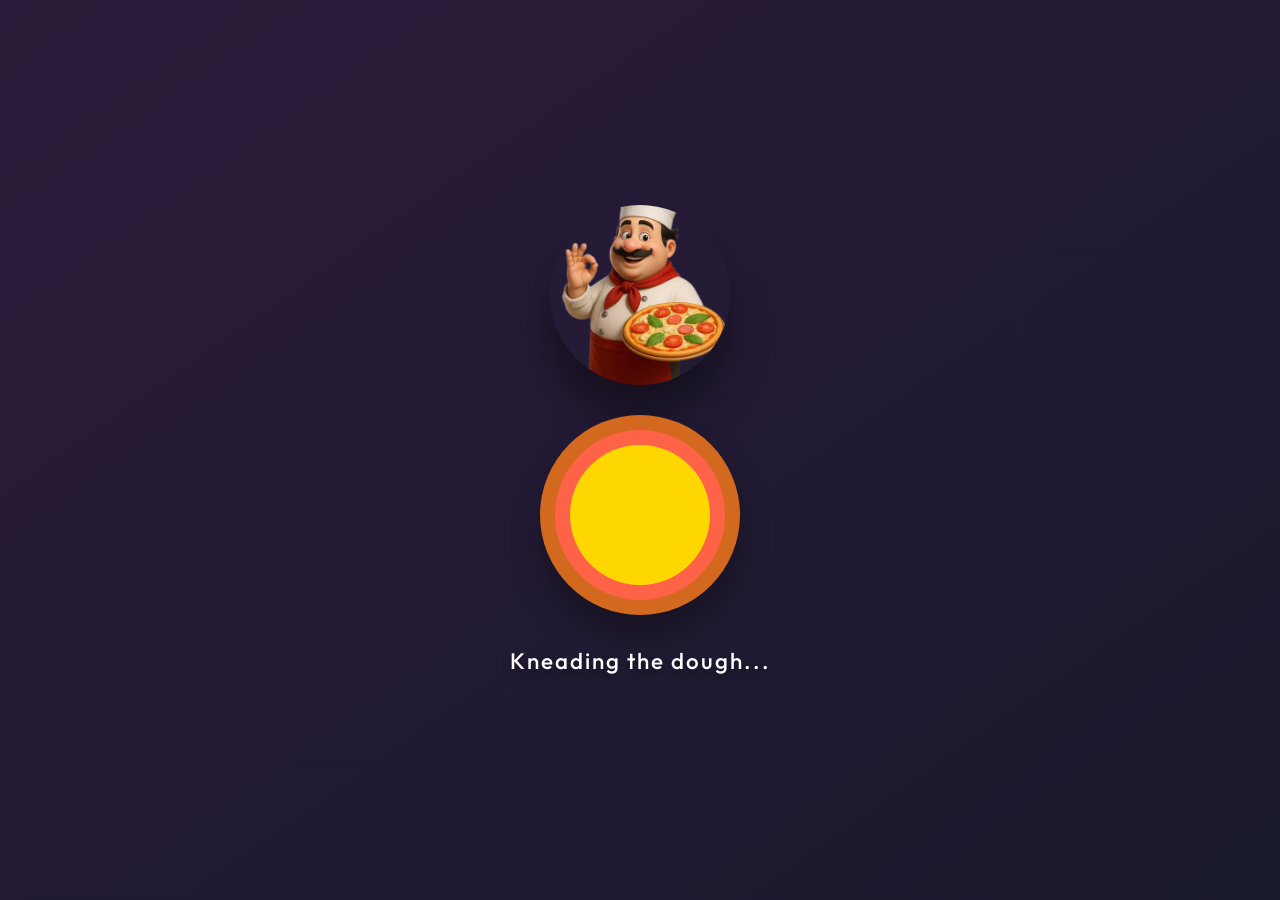
==== index.html @ 36dcf1c4 "first commit" ====
<!DOCTYPE html>
<html lang="en">
<head>
    <meta charset="UTF-8">
    <meta name="viewport" content="width=device-width, initial-scale=1.0">
    <title>Pizza Artisan · Build Your Masterpiece</title>
    
    <!-- Fonts & Icons -->
    <link href="https://fonts.googleapis.com/css2?family=Outfit:wght@300;400;600;700&display=swap" rel="stylesheet">
    <link rel="stylesheet" href="https://cdnjs.cloudflare.com/ajax/libs/font-awesome/6.0.0/css/all.min.css">
    
    <!-- Bootstrap -->
    <link href="https://cdn.jsdelivr.net/npm/bootstrap@5.3.0/dist/css/bootstrap.min.css" rel="stylesheet">
    
    <!-- Custom CSS -->
    <link rel="stylesheet" href="css/loader.css">
    <link rel="stylesheet" href="css/animations.css">
    <link rel="stylesheet" href="css/style.css">
</head>
<body onload="initLoader()">

    <!-- LOADER -->
    <div id="loader" class="loader-container">
        <img src="./img/chef.png" alt="Chef preparing..." class="chef-loader">
        <div class="pizza-loader">
            <div class="loader-dough"></div>
            <div class="loader-sauce"></div>
            <div class="loader-cheese"></div>
        </div>
        <p class="loader-text">Kneading the dough...</p>
    </div>

    <!-- MAIN GAME -->
    <div id="main" class="game-container">
        
        <!-- Header with score -->
        <div class="game-header">
            <div class="logo">
                <i class="fas fa-pizza-slice"></i> Pizza Artisan
            </div>
            <div class="score-badge">
                <i class="fas fa-star"></i>
                <span id="pizzaPoints">0</span> pts
            </div>
        </div>

        <!-- Pizza Canvas -->
        <div class="pizza-studio">
            <div class="pizza-canvas">
                <img id="base" src="./img/base.png" alt="Pizza Base" class="pizza-base">
                
                <!-- Sauce Layer -->
                <div id="sauce-layer" class="topping-layer sauce-layer">
                    <div class="sauce-splash"></div>
                </div>
                
                <!-- Cheese Layer -->
                <div id="cheese-layer" class="topping-layer cheese-layer">
                    <div class="cheese-melt"></div>
                </div>
                
                <!-- Pepperoni -->
                <div id="pepperoni-layer" class="topping-layer">
                    <img src="./img/pepperoni.png" class="pepperoni-1 topping-item" alt="">
                    <img src="./img/pepperoni.png" class="pepperoni-2 topping-item" alt="">
                    <img src="./img/pepperoni.png" class="pepperoni-3 topping-item" alt="">
                    <img src="./img/pepperoni.png" class="pepperoni-4 topping-item" alt="">
                    <img src="./img/pepperoni.png" class="pepperoni-5 topping-item" alt="">
                    <img src="./img/pepperoni.png" class="pepperoni-6 topping-item" alt="">
                    <img src="./img/pepperoni.png" class="pepperoni-7 topping-item" alt="">
                    <img src="./img/pepperoni.png" class="pepperoni-8 topping-item" alt="">
                </div>
                
                <!-- Olives -->
                <div id="olives-layer" class="topping-layer">
                    <img src="./img/olives.png" class="olive-1 topping-item" alt="">
                    <img src="./img/olives.png" class="olive-2 topping-item" alt="">
                    <img src="./img/olives.png" class="olive-3 topping-item" alt="">
                    <img src="./img/olives.png" class="olive-4 topping-item" alt="">
                    <img src="./img/olives.png" class="olive-5 topping-item" alt="">
                    <img src="./img/olives.png" class="olive-6 topping-item" alt="">
                    <img src="./img/olives.png" class="olive-7 topping-item" alt="">
                    <img src="./img/olives.png" class="olive-8 topping-item" alt="">
                </div>

                <!-- Bell Peppers -->
                <div id="pepper-layer" class="topping-layer">
                    <img src="./img/bell-pepper.png" class="pepper-1 topping-item" alt="">
                    <img src="./img/bell-pepper.png" class="pepper-2 topping-item" alt="">
                    <img src="./img/bell-pepper.png" class="pepper-3 topping-item" alt="">
                    <img src="./img/bell-pepper.png" class="pepper-4 topping-item" alt="">
                </div>
                
                <!-- Onions -->
                <div id="onion-layer" class="topping-layer">
                    <img src="./img/onion.png" class="onion-1 topping-item" alt="">
                    <img src="./img/onion.png" class="onion-2 topping-item" alt="">
                    <img src="./img/onion.png" class="onion-3 topping-item" alt="">
                    <img src="./img/onion.png" class="onion-4 topping-item" alt="">
                </div>
                
                <!-- Basil -->
                <div id="basil-layer" class="topping-layer">
                    <img src="./img/basil.png" class="basil-1 topping-item" alt="">
                    <img src="./img/basil.png" class="basil-2 topping-item" alt="">
                    <img src="./img/basil.png" class="basil-3 topping-item" alt="">
                    <img src="./img/basil.png" class="basil-4 topping-item" alt="">
                </div>
                
                <!-- Tomato -->
                <div id="tomato-layer" class="topping-layer">
                    <img src="./img/tomato.png" class="tomato-1 topping-item" alt="">
                    <img src="./img/tomato.png" class="tomato-2 topping-item" alt="">
                    <img src="./img/tomato.png" class="tomato-3 topping-item" alt="">
                    <img src="./img/tomato.png" class="tomato-4 topping-item" alt="">
                </div>
            </div>
        </div>

        <!-- Ingredients Panel -->
        <div class="ingredients-panel">
            <div class="panel-header">
                <h3><i class="fas fa-utensils"></i> Add Ingredients</h3>
                <p class="ingredients-hint">Click to add • Each adds +2 pts</p>
            </div>
            
            <div class="ingredients-grid">
                <!-- Base (always included) -->
                <div class="ingredient-item base-item disabled">
                    <div class="ingredient-icon"><i class="fas fa-circle"></i></div>
                    <span>Pizza Base</span>
                    <span class="ingredient-price">5 pts</span>
                </div>
                
                <!-- Sauce -->
                <div class="ingredient-item" onclick="toggleIngredient('sauce')" id="ing-sauce">
                    <div class="ingredient-icon sauce-icon"><i class="fas fa-tint"></i></div>
                    <span>Sauce</span>
                    <span class="ingredient-price">+2</span>
                </div>
                
                <!-- Cheese -->
                <div class="ingredient-item" onclick="toggleIngredient('cheese')" id="ing-cheese">
                    <div class="ingredient-icon cheese-icon"><i class="fas fa-cheese"></i></div>
                    <span>Cheese</span>
                    <span class="ingredient-price">+2</span>
                </div>
                
                <!-- Pepperoni -->
                <div class="ingredient-item" onclick="toggleIngredient('pepperoni')" id="ing-pepperoni">
                    <div class="ingredient-icon pepperoni-icon"><i class="fas fa-bacon"></i></div>
                    <span>Pepperoni</span>
                    <span class="ingredient-price">+2</span>
                </div>
                
                <!-- Olives -->
                <div class="ingredient-item" onclick="toggleIngredient('olives')" id="ing-olives">
                    <div class="ingredient-icon olives-icon"><i class="fas fa-circle"></i></div>
                    <span>Olives</span>
                    <span class="ingredient-price">+2</span>
                </div>
                
                <!-- Bell Pepper -->
                <div class="ingredient-item" onclick="toggleIngredient('pepper')" id="ing-pepper">
                    <div class="ingredient-icon pepper-icon"><i class="fas fa-pepper"></i></div>
                    <span>Bell Pepper</span>
                    <span class="ingredient-price">+2</span>
                </div>
                
                <!-- Onion -->
                <div class="ingredient-item" onclick="toggleIngredient('onion')" id="ing-onion">
                    <div class="ingredient-icon onion-icon"><i class="fas fa-onion"></i></div>
                    <span>Onion</span>
                    <span class="ingredient-price">+2</span>
                </div>
                
                <!-- Basil -->
                <div class="ingredient-item" onclick="toggleIngredient('basil')" id="ing-basil">
                    <div class="ingredient-icon basil-icon"><i class="fas fa-leaf"></i></div>
                    <span>Basil</span>
                    <span class="ingredient-price">+2</span>
                </div>
                
                <!-- Tomato -->
                <div class="ingredient-item" onclick="toggleIngredient('tomato')" id="ing-tomato">
                    <div class="ingredient-icon tomato-icon"><i class="fas fa-apple-alt"></i></div>
                    <span>Tomato</span>
                    <span class="ingredient-price">+2</span>
                </div>
            </div>
            
            <!-- Action Buttons -->
            <div class="action-buttons">
                <button class="btn-reset" onclick="resetPizza()">
                    <i class="fas fa-redo-alt"></i> Reset
                </button>
                <button class="btn-next" onclick="goToBilling()">
                    <span>Review Pizza</span>
                    <i class="fas fa-arrow-right"></i>
                </button>
            </div>
        </div>
    </div>

    <!-- Scripts -->
    <script src="https://code.jquery.com/jquery-3.6.0.min.js"></script>
    <script src="https://cdn.jsdelivr.net/npm/bootstrap@5.3.0/dist/js/bootstrap.bundle.min.js"></script>
    <script src="js/ingredients.js"></script>
    <script src="js/main.js"></script>
</body>
</html>
---- css/loader.css ----
/* Loader Styles */
.loader-container {
    position: fixed;
    top: 0;
    left: 0;
    width: 100%;
    height: 100%;
    background: linear-gradient(145deg, #2b1b3a 0%, #1a1a2e 100%);
    display: flex;
    flex-direction: column;
    align-items: center;
    justify-content: center;
    z-index: 9999;
    transition: opacity 0.5s ease, visibility 0.5s ease;
}

.chef-loader {
    width: 180px;
    height: 180px;
    border-radius: 50%;
    object-fit: cover;
    margin-bottom: 30px;
    box-shadow: 0 30px 40px rgba(0, 0, 0, 0.4);
    animation: chefBounce 2s ease infinite;
}

@keyframes chefBounce {
    0%, 100% { transform: translateY(0) rotate(0deg); }
    50% { transform: translateY(-20px) rotate(5deg); }
}

.pizza-loader {
    position: relative;
    width: 200px;
    height: 200px;
    margin-bottom: 30px;
}

.loader-dough {
    position: absolute;
    width: 100%;
    height: 100%;
    background: #d2691e;
    border-radius: 50%;
    animation: spin 4s linear infinite;
    box-shadow: 0 20px 30px rgba(0, 0, 0, 0.3);
}

.loader-sauce {
    position: absolute;
    width: 85%;
    height: 85%;
    background: #ff6347;
    border-radius: 50%;
    top: 7.5%;
    left: 7.5%;
    animation: spinReverse 3s linear infinite;
}

.loader-cheese {
    position: absolute;
    width: 70%;
    height: 70%;
    background: #ffd700;
    border-radius: 50%;
    top: 15%;
    left: 15%;
    animation: spin 2s linear infinite;
}

@keyframes spin {
    from { transform: rotate(0deg); }
    to { transform: rotate(360deg); }
}

@keyframes spinReverse {
    from { transform: rotate(360deg); }
    to { transform: rotate(0deg); }
}

.loader-text {
    color: white;
    font-size: 1.4rem;
    font-weight: 500;
    letter-spacing: 2px;
    text-shadow: 0 5px 10px rgba(0, 0, 0, 0.3);
    animation: pulse 1.5s ease infinite;
}

@keyframes pulse {
    0%, 100% { opacity: 0.8; }
    50% { opacity: 1; }
}

#main {
    display: none;
}

/* When loader hides */
.loader-container.hide {
    opacity: 0;
    visibility: hidden;
}
---- css/animations.css ----
/* Additional Animations */

/* Topping Add Animation */
@keyframes addIngredient {
    0% {
        transform: scale(0) rotate(-180deg);
        opacity: 0;
    }
    50% {
        transform: scale(1.2) rotate(10deg);
    }
    100% {
        transform: scale(1) rotate(0deg);
        opacity: 1;
    }
}

.ingredient-added {
    animation: addIngredient 0.5s cubic-bezier(0.175, 0.885, 0.32, 1.275);
}

/* Remove Animation */
@keyframes removeIngredient {
    0% {
        transform: scale(1) rotate(0deg);
        opacity: 1;
    }
    100% {
        transform: scale(0) rotate(90deg);
        opacity: 0;
    }
}

.ingredient-removed {
    animation: removeIngredient 0.3s ease forwards;
}

/* Button Glow */
@keyframes buttonGlow {
    0%, 100% {
        box-shadow: 0 10px 20px rgba(255, 193, 7, 0.3);
    }
    50% {
        box-shadow: 0 20px 40px rgba(255, 193, 7, 0.5);
    }
}

.btn-next {
    animation: buttonGlow 2s ease infinite;
}

/* Score Pop */
@keyframes scorePop {
    0% { transform: scale(1); }
    50% { transform: scale(1.2); }
    100% { transform: scale(1); }
}

.score-pop {
    animation: scorePop 0.3s ease;
}

/* Floating Particles */
.particle {
    position: absolute;
    width: 10px;
    height: 10px;
    background: rgba(255, 209, 102, 0.5);
    border-radius: 50%;
    pointer-events: none;
    z-index: 1000;
}

@keyframes floatParticle {
    0% {
        transform: translateY(0) translateX(0);
        opacity: 1;
    }
    100% {
        transform: translateY(-100px) translateX(50px);
        opacity: 0;
    }
}

/* Success Checkmark */
@keyframes checkmark {
    0% { transform: scale(0); opacity: 0; }
    50% { transform: scale(1.2); }
    100% { transform: scale(1); opacity: 1; }
}

.checkmark {
    animation: checkmark 0.5s ease;
}
---- css/style.css ----
* {
    margin: 0;
    padding: 0;
    box-sizing: border-box;
}

body {
    font-family: 'Outfit', sans-serif;
    background: linear-gradient(145deg, #2b1b3a 0%, #1a1a2e 100%);
    min-height: 100vh;
    overflow-x: hidden;
}

.game-container {
    max-width: 1400px;
    margin: 0 auto;
    padding: 20px;
    position: relative;
    display: none;
}

/* Header */
.game-header {
    display: flex;
    justify-content: space-between;
    align-items: center;
    padding: 20px 30px;
    background: rgba(255, 255, 255, 0.1);
    backdrop-filter: blur(10px);
    border-radius: 60px;
    margin-bottom: 30px;
    border: 1px solid rgba(255, 255, 255, 0.1);
    box-shadow: 0 20px 40px rgba(0, 0, 0, 0.3);
}

.logo {
    font-size: 1.8rem;
    font-weight: 700;
    background: linear-gradient(135deg, #ffd166, #ffb347);
    -webkit-background-clip: text;
    -webkit-text-fill-color: transparent;
    display: flex;
    align-items: center;
    gap: 10px;
}

.logo i {
    font-size: 2.2rem;
    background: linear-gradient(135deg, #ffd166, #ffb347);
    -webkit-background-clip: text;
    -webkit-text-fill-color: transparent;
}

.score-badge {
    background: linear-gradient(135deg, #ffd166, #ffb347);
    padding: 12px 30px;
    border-radius: 40px;
    font-weight: 700;
    font-size: 1.4rem;
    color: #1a1a2e;
    box-shadow: 0 10px 20px rgba(255, 193, 7, 0.3);
    display: flex;
    align-items: center;
    gap: 10px;
}

.score-badge i {
    color: #1a1a2e;
    font-size: 1.6rem;
}

/* Pizza Studio */
.pizza-studio {
    flex: 1;
    display: flex;
    justify-content: center;
    align-items: center;
    padding: 20px;
}

.pizza-canvas {
    position: relative;
    width: 600px;
    height: 600px;
    display: flex;
    justify-content: center;
    align-items: center;
}

.pizza-base {
    position: absolute;
    width: 100%;
    height: 100%;
    object-fit: contain;
    filter: drop-shadow(0 20px 30px rgba(0, 0, 0, 0.5));
    z-index: 1;
    animation: floatPizza 4s ease-in-out infinite;
}

@keyframes floatPizza {
    0%, 100% { transform: translateY(0) rotate(0deg); }
    50% { transform: translateY(-10px) rotate(1deg); }
}

.topping-layer {
    position: absolute;
    width: 100%;
    height: 100%;
    z-index: 2;
    pointer-events: none;
}

/* Sauce Layer */
.sauce-layer {
    width: 80%;
    height: 80%;
    border-radius: 50%;
    background: radial-gradient(circle at 30% 30%, #ff6347, #c73e1e);
    opacity: 0;
    transition: opacity 0.5s ease;
    filter: blur(3px);
    mix-blend-mode: multiply;
}

.sauce-layer.active {
    opacity: 0.7;
}

/* Cheese Layer */
.cheese-layer {
    width: 85%;
    height: 85%;
    border-radius: 50%;
    background: radial-gradient(circle at 40% 40%, #ffd700, #d4a017);
    opacity: 0;
    transition: opacity 0.5s ease;
    filter: blur(4px);
    mix-blend-mode: overlay;
}

.cheese-layer.active {
    opacity: 0.6;
}

/* Toppings */
.topping-item {
    position: absolute;
    width: 50px;
    height: 50px;
    object-fit: contain;
    filter: drop-shadow(0 5px 8px rgba(0, 0, 0, 0.3));
    opacity: 0;
    transform: scale(0) rotate(0deg);
    transition: all 0.4s cubic-bezier(0.175, 0.885, 0.32, 1.275);
}

.topping-item.active {
    opacity: 1;
    transform: scale(1) rotate(var(--rotation, 0deg));
    animation: toppingAppear 0.5s ease-out;
}

@keyframes toppingAppear {
    0% { transform: scale(0) rotate(-90deg); opacity: 0; }
    70% { transform: scale(1.1) rotate(10deg); }
    100% { transform: scale(1) rotate(0deg); opacity: 1; }
}

/* Individual topping positions - keeping your existing positioning */
.pepperoni-1 { top: 15%; left: 30%; --rotation: 15deg; }
.pepperoni-2 { top: 25%; left: 60%; --rotation: -10deg; }
.pepperoni-3 { top: 45%; left: 20%; --rotation: 25deg; }
.pepperoni-4 { top: 55%; left: 70%; --rotation: -5deg; }
.pepperoni-5 { top: 70%; left: 40%; --rotation: 30deg; }
.pepperoni-6 { top: 35%; left: 45%; --rotation: -15deg; }
.pepperoni-7 { top: 80%; left: 55%; --rotation: 8deg; }
.pepperoni-8 { top: 10%; left: 55%; --rotation: -20deg; }

.olive-1 { top: 20%; left: 25%; width: 35px; --rotation: 45deg; }
.olive-2 { top: 30%; left: 70%; width: 35px; --rotation: -30deg; }
.olive-3 { top: 50%; left: 30%; width: 35px; --rotation: 15deg; }
.olive-4 { top: 65%; left: 60%; width: 35px; --rotation: 60deg; }
.olive-5 { top: 75%; left: 20%; width: 35px; --rotation: -45deg; }
.olive-6 { top: 40%; left: 50%; width: 35px; --rotation: 20deg; }
.olive-7 { top: 85%; left: 45%; width: 35px; --rotation: -15deg; }
.olive-8 { top: 15%; left: 75%; width: 35px; --rotation: 30deg; }

/* Ingredients Panel */
.ingredients-panel {
    width: 400px;
    background: rgba(30, 30, 46, 0.95);
    backdrop-filter: blur(10px);
    border-radius: 40px;
    padding: 30px;
    box-shadow: 0 30px 50px rgba(0, 0, 0, 0.5);
    border: 1px solid rgba(255, 255, 255, 0.1);
    animation: slideInRight 0.8s ease-out;
}

@keyframes slideInRight {
    from { opacity: 0; transform: translateX(50px); }
    to { opacity: 1; transform: translateX(0); }
}

.panel-header {
    margin-bottom: 25px;
    text-align: center;
}

.panel-header h3 {
    color: white;
    font-size: 1.8rem;
    font-weight: 600;
    margin-bottom: 5px;
}

.panel-header h3 i {
    color: #ffd166;
    margin-right: 10px;
}

.ingredients-hint {
    color: rgba(255, 255, 255, 0.6);
    font-size: 0.9rem;
}

.ingredients-grid {
    display: grid;
    grid-template-columns: repeat(2, 1fr);
    gap: 12px;
    margin-bottom: 30px;
}

.ingredient-item {
    background: rgba(255, 255, 255, 0.05);
    border: 1px solid rgba(255, 255, 255, 0.1);
    border-radius: 20px;
    padding: 15px 10px;
    display: flex;
    flex-direction: column;
    align-items: center;
    gap: 8px;
    cursor: pointer;
    transition: all 0.3s ease;
    position: relative;
    overflow: hidden;
}

.ingredient-item::before {
    content: '';
    position: absolute;
    top: 0;
    left: 0;
    width: 100%;
    height: 100%;
    background: linear-gradient(135deg, #ffd166, #ffb347);
    opacity: 0;
    transition: opacity 0.3s ease;
    z-index: 0;
}

.ingredient-item:hover {
    transform: translateY(-5px);
    border-color: #ffd166;
    box-shadow: 0 10px 20px rgba(255, 209, 102, 0.2);
}

.ingredient-item.active {
    background: linear-gradient(135deg, #ffd166, #ffb347);
    border-color: transparent;
}

.ingredient-item.active .ingredient-icon,
.ingredient-item.active span {
    color: #1a1a2e;
    position: relative;
    z-index: 1;
}

.ingredient-item.active .ingredient-price {
    background: #1a1a2e;
    color: #ffd166;
}

.ingredient-icon {
    font-size: 2rem;
    color: white;
    transition: all 0.3s ease;
    position: relative;
    z-index: 1;
}

.ingredient-icon i {
    filter: drop-shadow(0 5px 8px rgba(0, 0, 0, 0.3));
}

.ingredient-item span {
    color: white;
    font-weight: 500;
    font-size: 1rem;
    position: relative;
    z-index: 1;
}

.ingredient-price {
    background: rgba(255, 255, 255, 0.1);
    padding: 3px 10px;
    border-radius: 30px;
    font-size: 0.8rem;
    font-weight: 600;
    transition: all 0.3s ease;
}

/* Icon colors */
.sauce-icon i { color: #ff6347; }
.cheese-icon i { color: #ffd700; }
.pepperoni-icon i { color: #dc143c; }
.olives-icon i { color: #2e8b57; }
.mushroom-icon i { color: #d2b48c; }
.pepper-icon i { color: #32cd32; }
.onion-icon i { color: #dda0dd; }
.basil-icon i { color: #228b22; }
.tomato-icon i { color: #ff4500; }

.base-item {
    opacity: 0.5;
    cursor: not-allowed;
    grid-column: span 2;
    flex-direction: row;
    justify-content: space-between;
    padding: 15px 20px;
}

.base-item .ingredient-icon i {
    color: #d2691e;
}

/* Action Buttons */
.action-buttons {
    display: flex;
    gap: 15px;
    margin-top: 20px;
}

.btn-reset, .btn-next {
    flex: 1;
    padding: 15px;
    border: none;
    border-radius: 30px;
    font-weight: 600;
    font-size: 1.1rem;
    display: flex;
    align-items: center;
    justify-content: center;
    gap: 10px;
    cursor: pointer;
    transition: all 0.3s ease;
}

.btn-reset {
    background: rgba(255, 255, 255, 0.1);
    color: white;
    border: 1px solid rgba(255, 255, 255, 0.2);
}

.btn-reset:hover {
    background: rgba(255, 255, 255, 0.2);
    transform: scale(1.05);
}

.btn-next {
    background: linear-gradient(135deg, #ffd166, #ffb347);
    color: #1a1a2e;
    box-shadow: 0 10px 20px rgba(255, 193, 7, 0.3);
}

.btn-next:hover {
    transform: scale(1.05) translateX(5px);
    box-shadow: 0 15px 30px rgba(255, 193, 7, 0.4);
}

/* Responsive */
@media (max-width: 1200px) {
    .game-container {
        padding: 15px;
    }
    
    .pizza-canvas {
        width: 450px;
        height: 450px;
    }
    
    .ingredients-panel {
        width: 350px;
    }
}

@media (max-width: 900px) {
    .game-container {
        display: flex;
        flex-direction: column;
    }
    
    .pizza-canvas {
        width: 400px;
        height: 400px;
        margin: 0 auto;
    }
    
    .ingredients-panel {
        width: 100%;
        margin-top: 30px;
    }
}
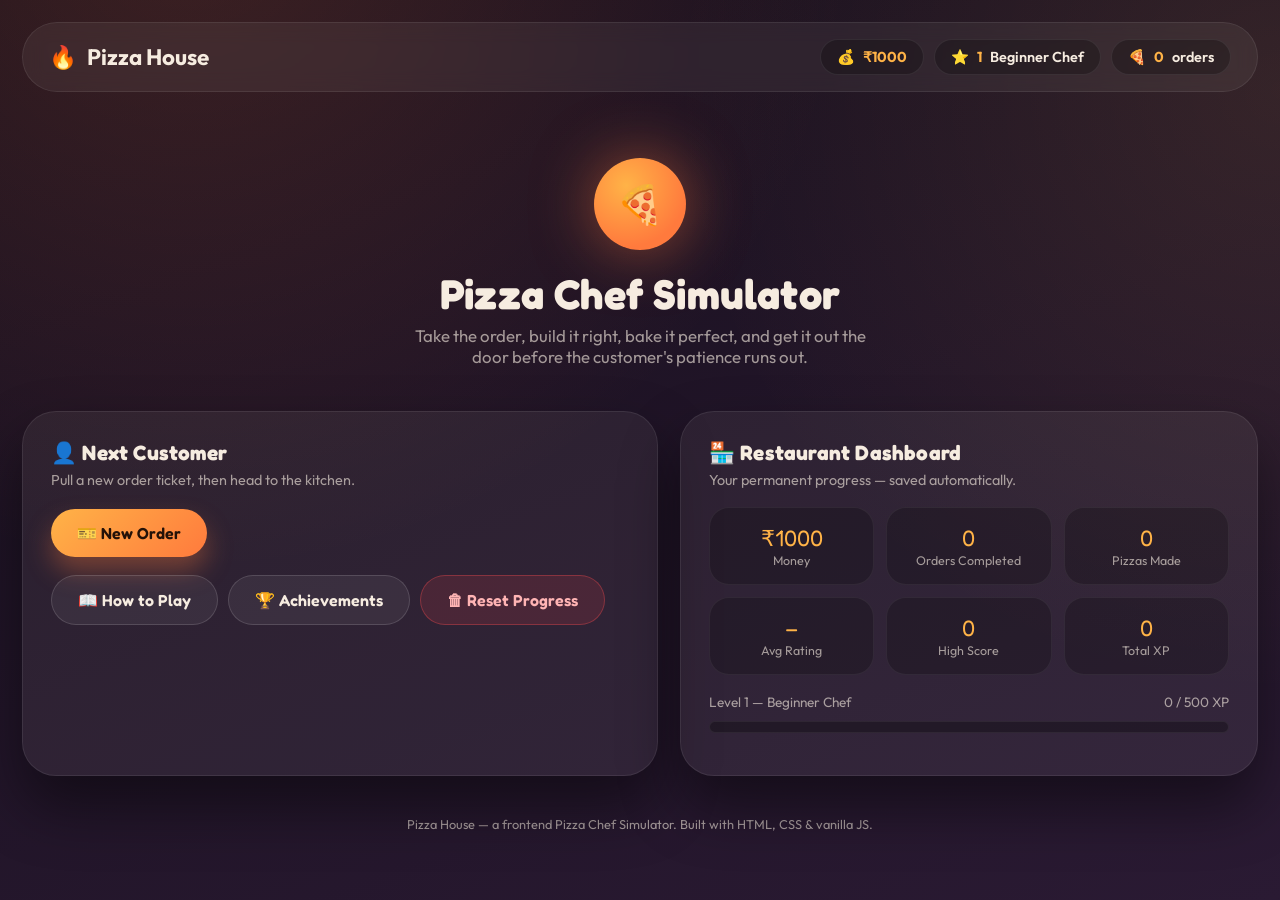
==== commit e7dddf29: "V.2 commit" ====
--- a/index.html
+++ b/index.html
@@ -1,211 +1,117 @@
 <!DOCTYPE html>
 <html lang="en">
 <head>
-    <meta charset="UTF-8">
-    <meta name="viewport" content="width=device-width, initial-scale=1.0">
-    <title>Pizza Artisan · Build Your Masterpiece</title>
-    
-    <!-- Fonts & Icons -->
-    <link href="https://fonts.googleapis.com/css2?family=Outfit:wght@300;400;600;700&display=swap" rel="stylesheet">
-    <link rel="stylesheet" href="https://cdnjs.cloudflare.com/ajax/libs/font-awesome/6.0.0/css/all.min.css">
-    
-    <!-- Bootstrap -->
-    <link href="https://cdn.jsdelivr.net/npm/bootstrap@5.3.0/dist/css/bootstrap.min.css" rel="stylesheet">
-    
-    <!-- Custom CSS -->
-    <link rel="stylesheet" href="css/loader.css">
-    <link rel="stylesheet" href="css/animations.css">
-    <link rel="stylesheet" href="css/style.css">
+<meta charset="UTF-8">
+<meta name="viewport" content="width=device-width, initial-scale=1.0">
+<title>Pizza House · Pizza Chef Simulator</title>
+<link rel="stylesheet" href="css/style.css">
+<link rel="stylesheet" href="css/animations.css">
 </head>
-<body onload="initLoader()">
+<body>
 
-    <!-- LOADER -->
-    <div id="loader" class="loader-container">
-        <img src="./img/chef.png" alt="Chef preparing..." class="chef-loader">
-        <div class="pizza-loader">
-            <div class="loader-dough"></div>
-            <div class="loader-sauce"></div>
-            <div class="loader-cheese"></div>
+<div class="toast-stack" id="toastStack"></div>
+
+<div class="app-shell">
+
+    <div class="topbar">
+        <div class="logo"><span class="flame">🔥</span> Pizza House</div>
+        <div class="stat-row">
+            <div class="stat-pill">💰 <b id="statMoney">0</b></div>
+            <div class="stat-pill">⭐ <b id="statLevel">1</b> <span id="statTitle"></span></div>
+            <div class="stat-pill">🍕 <b id="statOrders">0</b> orders</div>
         </div>
-        <p class="loader-text">Kneading the dough...</p>
     </div>
 
-    <!-- MAIN GAME -->
-    <div id="main" class="game-container">
-        
-        <!-- Header with score -->
-        <div class="game-header">
-            <div class="logo">
-                <i class="fas fa-pizza-slice"></i> Pizza Artisan
+    <div class="hero">
+        <div class="flame-badge">🍕</div>
+        <h1>Pizza Chef Simulator</h1>
+        <p>Take the order, build it right, bake it perfect, and get it out the door before the customer's patience runs out.</p>
+    </div>
+
+    <div class="menu-grid">
+
+        <!-- Order panel -->
+        <div class="panel fade-in">
+            <h2>👤 Next Customer</h2>
+            <p class="hint">Pull a new order ticket, then head to the kitchen.</p>
+
+            <div id="orderTicketWrap" style="display:none; margin-bottom: 18px;"></div>
+
+            <div class="order-actions">
+                <button class="btn btn-primary" id="btnNewOrder">🎫 New Order</button>
+                <button class="btn btn-primary" id="btnStartCooking" style="display:none;">👨‍🍳 Start Cooking</button>
             </div>
-            <div class="score-badge">
-                <i class="fas fa-star"></i>
-                <span id="pizzaPoints">0</span> pts
+
+            <div class="menu-links">
+                <button class="btn btn-ghost" id="btnHowTo">📖 How to Play</button>
+                <button class="btn btn-ghost" id="btnAchievements">🏆 Achievements</button>
+                <button class="btn btn-danger" id="btnResetAll">🗑 Reset Progress</button>
             </div>
         </div>
 
-        <!-- Pizza Canvas -->
-        <div class="pizza-studio">
-            <div class="pizza-canvas">
-                <img id="base" src="./img/base.png" alt="Pizza Base" class="pizza-base">
-                
-                <!-- Sauce Layer -->
-                <div id="sauce-layer" class="topping-layer sauce-layer">
-                    <div class="sauce-splash"></div>
+        <!-- Dashboard panel -->
+        <div class="panel fade-in">
+            <h2>🏪 Restaurant Dashboard</h2>
+            <p class="hint">Your permanent progress — saved automatically.</p>
+
+            <div class="dashboard-grid">
+                <div class="dash-card"><div class="val" id="dashMoney">₹0</div><div class="lbl">Money</div></div>
+                <div class="dash-card"><div class="val" id="dashOrders">0</div><div class="lbl">Orders Completed</div></div>
+                <div class="dash-card"><div class="val" id="dashPizzas">0</div><div class="lbl">Pizzas Made</div></div>
+                <div class="dash-card"><div class="val" id="dashRating">–</div><div class="lbl">Avg Rating</div></div>
+                <div class="dash-card"><div class="val" id="dashHigh">0</div><div class="lbl">High Score</div></div>
+                <div class="dash-card"><div class="val" id="dashXP">0</div><div class="lbl">Total XP</div></div>
+            </div>
+
+            <div style="margin-top:18px;">
+                <div style="display:flex; justify-content:space-between; font-size:.85rem; color:var(--text-dim);">
+                    <span id="levelLabel">Level 1 — Beginner Chef</span>
+                    <span id="xpLabel">0 / 500 XP</span>
                 </div>
-                
-                <!-- Cheese Layer -->
-                <div id="cheese-layer" class="topping-layer cheese-layer">
-                    <div class="cheese-melt"></div>
-                </div>
-                
-                <!-- Pepperoni -->
-                <div id="pepperoni-layer" class="topping-layer">
-                    <img src="./img/pepperoni.png" class="pepperoni-1 topping-item" alt="">
-                    <img src="./img/pepperoni.png" class="pepperoni-2 topping-item" alt="">
-                    <img src="./img/pepperoni.png" class="pepperoni-3 topping-item" alt="">
-                    <img src="./img/pepperoni.png" class="pepperoni-4 topping-item" alt="">
-                    <img src="./img/pepperoni.png" class="pepperoni-5 topping-item" alt="">
-                    <img src="./img/pepperoni.png" class="pepperoni-6 topping-item" alt="">
-                    <img src="./img/pepperoni.png" class="pepperoni-7 topping-item" alt="">
-                    <img src="./img/pepperoni.png" class="pepperoni-8 topping-item" alt="">
-                </div>
-                
-                <!-- Olives -->
-                <div id="olives-layer" class="topping-layer">
-                    <img src="./img/olives.png" class="olive-1 topping-item" alt="">
-                    <img src="./img/olives.png" class="olive-2 topping-item" alt="">
-                    <img src="./img/olives.png" class="olive-3 topping-item" alt="">
-                    <img src="./img/olives.png" class="olive-4 topping-item" alt="">
-                    <img src="./img/olives.png" class="olive-5 topping-item" alt="">
-                    <img src="./img/olives.png" class="olive-6 topping-item" alt="">
-                    <img src="./img/olives.png" class="olive-7 topping-item" alt="">
-                    <img src="./img/olives.png" class="olive-8 topping-item" alt="">
-                </div>
+                <div class="xp-bar-track"><div class="xp-bar-fill" id="xpFill" style="width:0%"></div></div>
+            </div>
 
-                <!-- Bell Peppers -->
-                <div id="pepper-layer" class="topping-layer">
-                    <img src="./img/bell-pepper.png" class="pepper-1 topping-item" alt="">
-                    <img src="./img/bell-pepper.png" class="pepper-2 topping-item" alt="">
-                    <img src="./img/bell-pepper.png" class="pepper-3 topping-item" alt="">
-                    <img src="./img/bell-pepper.png" class="pepper-4 topping-item" alt="">
-                </div>
-                
-                <!-- Onions -->
-                <div id="onion-layer" class="topping-layer">
-                    <img src="./img/onion.png" class="onion-1 topping-item" alt="">
-                    <img src="./img/onion.png" class="onion-2 topping-item" alt="">
-                    <img src="./img/onion.png" class="onion-3 topping-item" alt="">
-                    <img src="./img/onion.png" class="onion-4 topping-item" alt="">
-                </div>
-                
-                <!-- Basil -->
-                <div id="basil-layer" class="topping-layer">
-                    <img src="./img/basil.png" class="basil-1 topping-item" alt="">
-                    <img src="./img/basil.png" class="basil-2 topping-item" alt="">
-                    <img src="./img/basil.png" class="basil-3 topping-item" alt="">
-                    <img src="./img/basil.png" class="basil-4 topping-item" alt="">
-                </div>
-                
-                <!-- Tomato -->
-                <div id="tomato-layer" class="topping-layer">
-                    <img src="./img/tomato.png" class="tomato-1 topping-item" alt="">
-                    <img src="./img/tomato.png" class="tomato-2 topping-item" alt="">
-                    <img src="./img/tomato.png" class="tomato-3 topping-item" alt="">
-                    <img src="./img/tomato.png" class="tomato-4 topping-item" alt="">
-                </div>
-            </div>
-        </div>
-
-        <!-- Ingredients Panel -->
-        <div class="ingredients-panel">
-            <div class="panel-header">
-                <h3><i class="fas fa-utensils"></i> Add Ingredients</h3>
-                <p class="ingredients-hint">Click to add • Each adds +2 pts</p>
-            </div>
-            
-            <div class="ingredients-grid">
-                <!-- Base (always included) -->
-                <div class="ingredient-item base-item disabled">
-                    <div class="ingredient-icon"><i class="fas fa-circle"></i></div>
-                    <span>Pizza Base</span>
-                    <span class="ingredient-price">5 pts</span>
-                </div>
-                
-                <!-- Sauce -->
-                <div class="ingredient-item" onclick="toggleIngredient('sauce')" id="ing-sauce">
-                    <div class="ingredient-icon sauce-icon"><i class="fas fa-tint"></i></div>
-                    <span>Sauce</span>
-                    <span class="ingredient-price">+2</span>
-                </div>
-                
-                <!-- Cheese -->
-                <div class="ingredient-item" onclick="toggleIngredient('cheese')" id="ing-cheese">
-                    <div class="ingredient-icon cheese-icon"><i class="fas fa-cheese"></i></div>
-                    <span>Cheese</span>
-                    <span class="ingredient-price">+2</span>
-                </div>
-                
-                <!-- Pepperoni -->
-                <div class="ingredient-item" onclick="toggleIngredient('pepperoni')" id="ing-pepperoni">
-                    <div class="ingredient-icon pepperoni-icon"><i class="fas fa-bacon"></i></div>
-                    <span>Pepperoni</span>
-                    <span class="ingredient-price">+2</span>
-                </div>
-                
-                <!-- Olives -->
-                <div class="ingredient-item" onclick="toggleIngredient('olives')" id="ing-olives">
-                    <div class="ingredient-icon olives-icon"><i class="fas fa-circle"></i></div>
-                    <span>Olives</span>
-                    <span class="ingredient-price">+2</span>
-                </div>
-                
-                <!-- Bell Pepper -->
-                <div class="ingredient-item" onclick="toggleIngredient('pepper')" id="ing-pepper">
-                    <div class="ingredient-icon pepper-icon"><i class="fas fa-pepper"></i></div>
-                    <span>Bell Pepper</span>
-                    <span class="ingredient-price">+2</span>
-                </div>
-                
-                <!-- Onion -->
-                <div class="ingredient-item" onclick="toggleIngredient('onion')" id="ing-onion">
-                    <div class="ingredient-icon onion-icon"><i class="fas fa-onion"></i></div>
-                    <span>Onion</span>
-                    <span class="ingredient-price">+2</span>
-                </div>
-                
-                <!-- Basil -->
-                <div class="ingredient-item" onclick="toggleIngredient('basil')" id="ing-basil">
-                    <div class="ingredient-icon basil-icon"><i class="fas fa-leaf"></i></div>
-                    <span>Basil</span>
-                    <span class="ingredient-price">+2</span>
-                </div>
-                
-                <!-- Tomato -->
-                <div class="ingredient-item" onclick="toggleIngredient('tomato')" id="ing-tomato">
-                    <div class="ingredient-icon tomato-icon"><i class="fas fa-apple-alt"></i></div>
-                    <span>Tomato</span>
-                    <span class="ingredient-price">+2</span>
-                </div>
-            </div>
-            
-            <!-- Action Buttons -->
-            <div class="action-buttons">
-                <button class="btn-reset" onclick="resetPizza()">
-                    <i class="fas fa-redo-alt"></i> Reset
-                </button>
-                <button class="btn-next" onclick="goToBilling()">
-                    <span>Review Pizza</span>
-                    <i class="fas fa-arrow-right"></i>
-                </button>
-            </div>
+            <div class="achv-strip" id="achvStrip"></div>
         </div>
     </div>
 
-    <!-- Scripts -->
-    <script src="https://code.jquery.com/jquery-3.6.0.min.js"></script>
-    <script src="https://cdn.jsdelivr.net/npm/bootstrap@5.3.0/dist/js/bootstrap.bundle.min.js"></script>
-    <script src="js/ingredients.js"></script>
-    <script src="js/main.js"></script>
+    <footer class="credits">Pizza House — a frontend Pizza Chef Simulator. Built with HTML, CSS &amp; vanilla JS.</footer>
+</div>
+
+<!-- How to Play modal -->
+<div class="modal-backdrop" id="howToModal">
+    <div class="modal-box">
+        <h3>📖 How to Play</h3>
+        <ol>
+            <li>Pull a new customer order</li>
+            <li>Start cooking &amp; pick the right size</li>
+            <li>Stretch the dough</li>
+            <li>Spread the sauce</li>
+            <li>Add the cheese</li>
+            <li>Drag on the toppings the order asks for</li>
+            <li>Bake it — watch the temperature and timer</li>
+            <li>Cut it into slices</li>
+            <li>Pack the box and print the customer's name</li>
+            <li>Check the bill and see your rating!</li>
+        </ol>
+        <div class="modal-close-row"><button class="btn btn-primary" id="closeHowTo">Got it</button></div>
+    </div>
+</div>
+
+<!-- Achievements modal -->
+<div class="modal-backdrop" id="achvModal">
+    <div class="modal-box">
+        <h3>🏆 Achievements</h3>
+        <ul id="achvList"></ul>
+        <div class="modal-close-row"><button class="btn btn-primary" id="closeAchv">Close</button></div>
+    </div>
+</div>
+
+<script src="js/ingredients.js"></script>
+<script src="js/storage.js"></script>
+<script src="js/customer.js"></script>
+<script src="js/audio.js"></script>
+<script src="js/ui.js"></script>
+<script src="js/game.js"></script>
 </body>
-</html>+</html>
--- a/css/style.css
+++ b/css/style.css
@@ -1,414 +1,238 @@
-* {
-    margin: 0;
-    padding: 0;
-    box-sizing: border-box;
-}
+/* ============================================================
+   PIZZA HOUSE — Design Tokens & Shared Components
+   Palette: wood-fired pizzeria at night — charcoal + ember
+   Type: Fredoka (display, rounded/playful) + Outfit (UI body)
+         Space Mono for the kitchen order ticket (receipt feel)
+   ============================================================ */
+
+@import url('https://fonts.googleapis.com/css2?family=Fredoka:wght@500;600;700&family=Outfit:wght@300;400;500;600;700&family=Space+Mono:wght@400;700&display=swap');
+
+:root {
+    --bg-1: #170f1c;
+    --bg-2: #2a1a33;
+    --panel: rgba(255, 246, 233, 0.06);
+    --panel-strong: rgba(24, 16, 22, 0.85);
+    --paper: #f5e8cf;
+    --ink: #2c1c14;
+    --ember: #ff7a3d;
+    --ember-2: #ffb347;
+    --crust: #e3a857;
+    --cheese: #ffcf56;
+    --tomato: #c1440e;
+    --good: #59c97b;
+    --bad: #e5484d;
+    --text: #f6ece0;
+    --text-dim: rgba(246, 236, 224, 0.62);
+    --radius-lg: 34px;
+    --radius-md: 20px;
+    --radius-sm: 12px;
+    --shadow-deep: 0 30px 60px rgba(0,0,0,.45);
+}
+
+* { margin: 0; padding: 0; box-sizing: border-box; }
 
 body {
     font-family: 'Outfit', sans-serif;
-    background: linear-gradient(145deg, #2b1b3a 0%, #1a1a2e 100%);
+    background:
+        radial-gradient(circle at 15% -10%, rgba(255,122,61,.16), transparent 45%),
+        radial-gradient(circle at 100% 10%, rgba(255,179,71,.10), transparent 40%),
+        linear-gradient(160deg, var(--bg-1), var(--bg-2));
+    color: var(--text);
     min-height: 100vh;
     overflow-x: hidden;
 }
 
-.game-container {
-    max-width: 1400px;
-    margin: 0 auto;
-    padding: 20px;
+h1, h2, h3, .display {
+    font-family: 'Fredoka', sans-serif;
+    letter-spacing: .2px;
+}
+
+.btn {
+    font-family: 'Fredoka', sans-serif;
+    border: none;
+    cursor: pointer;
+    border-radius: 40px;
+    font-weight: 600;
+    font-size: 1rem;
+    padding: 14px 26px;
+    display: inline-flex;
+    align-items: center;
+    justify-content: center;
+    gap: 10px;
+    transition: transform .18s ease, box-shadow .18s ease, background .18s ease;
+}
+.btn-primary {
+    background: linear-gradient(135deg, var(--ember-2), var(--ember));
+    color: #241208;
+    box-shadow: 0 14px 26px rgba(255, 122, 61, .35);
+}
+.btn-primary:hover { transform: translateY(-2px); box-shadow: 0 18px 32px rgba(255,122,61,.45); }
+.btn-ghost {
+    background: rgba(255,255,255,.06);
+    color: var(--text);
+    border: 1px solid rgba(255,255,255,.14);
+}
+.btn-ghost:hover { background: rgba(255,255,255,.12); }
+.btn-danger {
+    background: rgba(229,72,77,.15);
+    color: #ffb4b4;
+    border: 1px solid rgba(229,72,77,.4);
+}
+.btn:disabled { opacity: .4; cursor: not-allowed; transform: none !important; }
+
+/* ---------- Kitchen order ticket (receipt-style card) ---------- */
+.ticket {
+    background: var(--paper);
+    color: var(--ink);
+    font-family: 'Space Mono', monospace;
+    border-radius: 6px 6px 0 0;
+    padding: 22px 22px 26px;
     position: relative;
-    display: none;
-}
-
-/* Header */
-.game-header {
+    box-shadow: var(--shadow-deep);
+    clip-path: polygon(
+        0 0, 100% 0, 100% 94%,
+        95% 100%, 90% 94%, 85% 100%, 80% 94%, 75% 100%, 70% 94%, 65% 100%,
+        60% 94%, 55% 100%, 50% 94%, 45% 100%, 40% 94%, 35% 100%, 30% 94%,
+        25% 100%, 20% 94%, 15% 100%, 10% 94%, 5% 100%, 0 94%
+    );
+}
+.ticket-row { display: flex; justify-content: space-between; font-size: .82rem; padding: 3px 0; }
+.ticket-title { font-weight: 700; text-align: center; font-size: 1rem; letter-spacing: 1px; margin-bottom: 10px; }
+.ticket-divider { border-top: 1px dashed rgba(44,28,20,.4); margin: 10px 0; }
+.ticket-list-item { display: flex; justify-content: space-between; font-size: .82rem; padding: 2px 0; }
+
+/* ---------- Layout shell used on every page ---------- */
+.app-shell { max-width: 1300px; margin: 0 auto; padding: 22px 22px 60px; }
+.topbar {
     display: flex;
+    align-items: center;
     justify-content: space-between;
-    align-items: center;
-    padding: 20px 30px;
-    background: rgba(255, 255, 255, 0.1);
+    gap: 16px;
+    padding: 16px 26px;
+    background: var(--panel);
+    border: 1px solid rgba(255,255,255,.08);
+    border-radius: 50px;
     backdrop-filter: blur(10px);
-    border-radius: 60px;
-    margin-bottom: 30px;
-    border: 1px solid rgba(255, 255, 255, 0.1);
-    box-shadow: 0 20px 40px rgba(0, 0, 0, 0.3);
-}
-
-.logo {
-    font-size: 1.8rem;
-    font-weight: 700;
-    background: linear-gradient(135deg, #ffd166, #ffb347);
-    -webkit-background-clip: text;
-    -webkit-text-fill-color: transparent;
-    display: flex;
-    align-items: center;
-    gap: 10px;
-}
-
-.logo i {
-    font-size: 2.2rem;
-    background: linear-gradient(135deg, #ffd166, #ffb347);
-    -webkit-background-clip: text;
-    -webkit-text-fill-color: transparent;
-}
-
-.score-badge {
-    background: linear-gradient(135deg, #ffd166, #ffb347);
-    padding: 12px 30px;
-    border-radius: 40px;
-    font-weight: 700;
-    font-size: 1.4rem;
-    color: #1a1a2e;
-    box-shadow: 0 10px 20px rgba(255, 193, 7, 0.3);
-    display: flex;
-    align-items: center;
-    gap: 10px;
-}
-
-.score-badge i {
-    color: #1a1a2e;
-    font-size: 1.6rem;
-}
-
-/* Pizza Studio */
-.pizza-studio {
-    flex: 1;
-    display: flex;
-    justify-content: center;
-    align-items: center;
-    padding: 20px;
-}
-
-.pizza-canvas {
-    position: relative;
-    width: 600px;
-    height: 600px;
-    display: flex;
-    justify-content: center;
-    align-items: center;
-}
-
-.pizza-base {
-    position: absolute;
-    width: 100%;
-    height: 100%;
-    object-fit: contain;
-    filter: drop-shadow(0 20px 30px rgba(0, 0, 0, 0.5));
-    z-index: 1;
-    animation: floatPizza 4s ease-in-out infinite;
-}
-
-@keyframes floatPizza {
-    0%, 100% { transform: translateY(0) rotate(0deg); }
-    50% { transform: translateY(-10px) rotate(1deg); }
-}
-
-.topping-layer {
-    position: absolute;
-    width: 100%;
-    height: 100%;
-    z-index: 2;
-    pointer-events: none;
-}
-
-/* Sauce Layer */
-.sauce-layer {
-    width: 80%;
-    height: 80%;
-    border-radius: 50%;
-    background: radial-gradient(circle at 30% 30%, #ff6347, #c73e1e);
-    opacity: 0;
-    transition: opacity 0.5s ease;
-    filter: blur(3px);
-    mix-blend-mode: multiply;
-}
-
-.sauce-layer.active {
-    opacity: 0.7;
-}
-
-/* Cheese Layer */
-.cheese-layer {
-    width: 85%;
-    height: 85%;
-    border-radius: 50%;
-    background: radial-gradient(circle at 40% 40%, #ffd700, #d4a017);
-    opacity: 0;
-    transition: opacity 0.5s ease;
-    filter: blur(4px);
-    mix-blend-mode: overlay;
-}
-
-.cheese-layer.active {
-    opacity: 0.6;
-}
-
-/* Toppings */
-.topping-item {
-    position: absolute;
-    width: 50px;
-    height: 50px;
-    object-fit: contain;
-    filter: drop-shadow(0 5px 8px rgba(0, 0, 0, 0.3));
-    opacity: 0;
-    transform: scale(0) rotate(0deg);
-    transition: all 0.4s cubic-bezier(0.175, 0.885, 0.32, 1.275);
-}
-
-.topping-item.active {
-    opacity: 1;
-    transform: scale(1) rotate(var(--rotation, 0deg));
-    animation: toppingAppear 0.5s ease-out;
-}
-
-@keyframes toppingAppear {
-    0% { transform: scale(0) rotate(-90deg); opacity: 0; }
-    70% { transform: scale(1.1) rotate(10deg); }
-    100% { transform: scale(1) rotate(0deg); opacity: 1; }
-}
-
-/* Individual topping positions - keeping your existing positioning */
-.pepperoni-1 { top: 15%; left: 30%; --rotation: 15deg; }
-.pepperoni-2 { top: 25%; left: 60%; --rotation: -10deg; }
-.pepperoni-3 { top: 45%; left: 20%; --rotation: 25deg; }
-.pepperoni-4 { top: 55%; left: 70%; --rotation: -5deg; }
-.pepperoni-5 { top: 70%; left: 40%; --rotation: 30deg; }
-.pepperoni-6 { top: 35%; left: 45%; --rotation: -15deg; }
-.pepperoni-7 { top: 80%; left: 55%; --rotation: 8deg; }
-.pepperoni-8 { top: 10%; left: 55%; --rotation: -20deg; }
-
-.olive-1 { top: 20%; left: 25%; width: 35px; --rotation: 45deg; }
-.olive-2 { top: 30%; left: 70%; width: 35px; --rotation: -30deg; }
-.olive-3 { top: 50%; left: 30%; width: 35px; --rotation: 15deg; }
-.olive-4 { top: 65%; left: 60%; width: 35px; --rotation: 60deg; }
-.olive-5 { top: 75%; left: 20%; width: 35px; --rotation: -45deg; }
-.olive-6 { top: 40%; left: 50%; width: 35px; --rotation: 20deg; }
-.olive-7 { top: 85%; left: 45%; width: 35px; --rotation: -15deg; }
-.olive-8 { top: 15%; left: 75%; width: 35px; --rotation: 30deg; }
-
-/* Ingredients Panel */
-.ingredients-panel {
-    width: 400px;
-    background: rgba(30, 30, 46, 0.95);
-    backdrop-filter: blur(10px);
-    border-radius: 40px;
-    padding: 30px;
-    box-shadow: 0 30px 50px rgba(0, 0, 0, 0.5);
-    border: 1px solid rgba(255, 255, 255, 0.1);
-    animation: slideInRight 0.8s ease-out;
-}
-
-@keyframes slideInRight {
-    from { opacity: 0; transform: translateX(50px); }
-    to { opacity: 1; transform: translateX(0); }
-}
-
-.panel-header {
-    margin-bottom: 25px;
-    text-align: center;
-}
-
-.panel-header h3 {
-    color: white;
-    font-size: 1.8rem;
-    font-weight: 600;
-    margin-bottom: 5px;
-}
-
-.panel-header h3 i {
-    color: #ffd166;
-    margin-right: 10px;
-}
-
-.ingredients-hint {
-    color: rgba(255, 255, 255, 0.6);
-    font-size: 0.9rem;
-}
-
-.ingredients-grid {
-    display: grid;
-    grid-template-columns: repeat(2, 1fr);
-    gap: 12px;
-    margin-bottom: 30px;
-}
-
-.ingredient-item {
-    background: rgba(255, 255, 255, 0.05);
-    border: 1px solid rgba(255, 255, 255, 0.1);
-    border-radius: 20px;
-    padding: 15px 10px;
-    display: flex;
-    flex-direction: column;
-    align-items: center;
-    gap: 8px;
-    cursor: pointer;
-    transition: all 0.3s ease;
-    position: relative;
-    overflow: hidden;
-}
-
-.ingredient-item::before {
-    content: '';
-    position: absolute;
-    top: 0;
-    left: 0;
-    width: 100%;
-    height: 100%;
-    background: linear-gradient(135deg, #ffd166, #ffb347);
-    opacity: 0;
-    transition: opacity 0.3s ease;
-    z-index: 0;
-}
-
-.ingredient-item:hover {
-    transform: translateY(-5px);
-    border-color: #ffd166;
-    box-shadow: 0 10px 20px rgba(255, 209, 102, 0.2);
-}
-
-.ingredient-item.active {
-    background: linear-gradient(135deg, #ffd166, #ffb347);
-    border-color: transparent;
-}
-
-.ingredient-item.active .ingredient-icon,
-.ingredient-item.active span {
-    color: #1a1a2e;
-    position: relative;
-    z-index: 1;
-}
-
-.ingredient-item.active .ingredient-price {
-    background: #1a1a2e;
-    color: #ffd166;
-}
-
-.ingredient-icon {
-    font-size: 2rem;
-    color: white;
-    transition: all 0.3s ease;
-    position: relative;
-    z-index: 1;
-}
-
-.ingredient-icon i {
-    filter: drop-shadow(0 5px 8px rgba(0, 0, 0, 0.3));
-}
-
-.ingredient-item span {
-    color: white;
-    font-weight: 500;
-    font-size: 1rem;
-    position: relative;
-    z-index: 1;
-}
-
-.ingredient-price {
-    background: rgba(255, 255, 255, 0.1);
-    padding: 3px 10px;
-    border-radius: 30px;
-    font-size: 0.8rem;
-    font-weight: 600;
-    transition: all 0.3s ease;
-}
-
-/* Icon colors */
-.sauce-icon i { color: #ff6347; }
-.cheese-icon i { color: #ffd700; }
-.pepperoni-icon i { color: #dc143c; }
-.olives-icon i { color: #2e8b57; }
-.mushroom-icon i { color: #d2b48c; }
-.pepper-icon i { color: #32cd32; }
-.onion-icon i { color: #dda0dd; }
-.basil-icon i { color: #228b22; }
-.tomato-icon i { color: #ff4500; }
-
-.base-item {
-    opacity: 0.5;
-    cursor: not-allowed;
-    grid-column: span 2;
-    flex-direction: row;
-    justify-content: space-between;
-    padding: 15px 20px;
-}
-
-.base-item .ingredient-icon i {
-    color: #d2691e;
-}
-
-/* Action Buttons */
-.action-buttons {
-    display: flex;
-    gap: 15px;
-    margin-top: 20px;
-}
-
-.btn-reset, .btn-next {
-    flex: 1;
-    padding: 15px;
-    border: none;
+    margin-bottom: 26px;
+    flex-wrap: wrap;
+}
+.logo { display: flex; align-items: center; gap: 10px; font-size: 1.4rem; font-weight: 700; }
+.logo .flame { color: var(--ember); }
+.stat-row { display: flex; gap: 10px; flex-wrap: wrap; }
+.stat-pill {
+    background: rgba(0,0,0,.25);
+    border: 1px solid rgba(255,255,255,.08);
+    padding: 8px 16px;
     border-radius: 30px;
     font-weight: 600;
-    font-size: 1.1rem;
+    font-size: .9rem;
     display: flex;
     align-items: center;
+    gap: 8px;
+}
+.stat-pill b { color: var(--ember-2); }
+
+/* ---------- Index / Menu screen ---------- */
+.hero {
+    text-align: center;
+    padding: 40px 10px 10px;
+}
+.hero .flame-badge {
+    display: inline-flex;
+    align-items: center;
     justify-content: center;
-    gap: 10px;
-    cursor: pointer;
-    transition: all 0.3s ease;
-}
-
-.btn-reset {
-    background: rgba(255, 255, 255, 0.1);
-    color: white;
-    border: 1px solid rgba(255, 255, 255, 0.2);
-}
-
-.btn-reset:hover {
-    background: rgba(255, 255, 255, 0.2);
-    transform: scale(1.05);
-}
-
-.btn-next {
-    background: linear-gradient(135deg, #ffd166, #ffb347);
-    color: #1a1a2e;
-    box-shadow: 0 10px 20px rgba(255, 193, 7, 0.3);
-}
-
-.btn-next:hover {
-    transform: scale(1.05) translateX(5px);
-    box-shadow: 0 15px 30px rgba(255, 193, 7, 0.4);
-}
-
-/* Responsive */
-@media (max-width: 1200px) {
-    .game-container {
-        padding: 15px;
-    }
-    
-    .pizza-canvas {
-        width: 450px;
-        height: 450px;
-    }
-    
-    .ingredients-panel {
-        width: 350px;
-    }
-}
-
-@media (max-width: 900px) {
-    .game-container {
-        display: flex;
-        flex-direction: column;
-    }
-    
-    .pizza-canvas {
-        width: 400px;
-        height: 400px;
-        margin: 0 auto;
-    }
-    
-    .ingredients-panel {
-        width: 100%;
-        margin-top: 30px;
-    }
-}+    width: 92px; height: 92px;
+    border-radius: 50%;
+    background: radial-gradient(circle at 35% 30%, var(--ember-2), var(--ember) 70%);
+    box-shadow: 0 0 60px rgba(255,122,61,.5);
+    font-size: 2.4rem;
+    animation: floatY 3s ease-in-out infinite;
+    margin-bottom: 18px;
+}
+.hero h1 { font-size: 2.6rem; margin-bottom: 6px; }
+.hero p { color: var(--text-dim); font-size: 1.05rem; max-width: 480px; margin: 0 auto; }
+
+.menu-grid {
+    display: grid;
+    grid-template-columns: 1.1fr 1fr;
+    gap: 22px;
+    margin-top: 34px;
+}
+@media (max-width: 860px) { .menu-grid { grid-template-columns: 1fr; } }
+
+.panel {
+    background: var(--panel);
+    border: 1px solid rgba(255,255,255,.08);
+    border-radius: var(--radius-lg);
+    padding: 28px;
+    box-shadow: var(--shadow-deep);
+}
+.panel h2 { font-size: 1.3rem; margin-bottom: 6px; }
+.panel .hint { color: var(--text-dim); font-size: .9rem; margin-bottom: 18px; }
+
+.order-actions { display: flex; gap: 12px; margin-top: 20px; flex-wrap: wrap; }
+
+.dashboard-grid {
+    display: grid;
+    grid-template-columns: repeat(3, 1fr);
+    gap: 12px;
+}
+@media (max-width: 500px) { .dashboard-grid { grid-template-columns: repeat(2, 1fr); } }
+.dash-card {
+    background: rgba(0,0,0,.22);
+    border-radius: var(--radius-md);
+    padding: 16px;
+    text-align: center;
+    border: 1px solid rgba(255,255,255,.06);
+}
+.dash-card .val { font-family: 'Fredoka', sans-serif; font-size: 1.4rem; color: var(--ember-2); }
+.dash-card .lbl { font-size: .78rem; color: var(--text-dim); margin-top: 2px; }
+
+.xp-bar-track {
+    width: 100%; height: 12px; border-radius: 20px;
+    background: rgba(0,0,0,.3);
+    overflow: hidden;
+    margin-top: 10px;
+    border: 1px solid rgba(255,255,255,.06);
+}
+.xp-bar-fill {
+    height: 100%;
+    background: linear-gradient(90deg, var(--ember), var(--ember-2));
+    border-radius: 20px;
+    transition: width .5s ease;
+}
+
+.menu-links { display: flex; flex-wrap: wrap; gap: 10px; margin-top: 18px; }
+
+.achv-strip { display: flex; gap: 10px; flex-wrap: wrap; margin-top: 14px; }
+.achv-badge {
+    background: rgba(255,207,86,.1);
+    border: 1px solid rgba(255,207,86,.3);
+    border-radius: 30px;
+    padding: 6px 14px;
+    font-size: .8rem;
+    display: flex;
+    align-items: center;
+    gap: 6px;
+}
+
+/* modal */
+.modal-backdrop {
+    position: fixed; inset: 0; background: rgba(10,6,10,.72);
+    display: none; align-items: center; justify-content: center;
+    z-index: 3000; padding: 20px;
+}
+.modal-backdrop.open { display: flex; }
+.modal-box {
+    background: var(--bg-2);
+    border: 1px solid rgba(255,255,255,.1);
+    border-radius: var(--radius-lg);
+    max-width: 460px; width: 100%;
+    padding: 28px;
+    box-shadow: var(--shadow-deep);
+}
+.modal-box h3 { margin-bottom: 14px; }
+.modal-box ol, .modal-box ul { padding-left: 20px; color: var(--text-dim); line-height: 1.9; }
+.modal-close-row { text-align: right; margin-top: 20px; }
+
+footer.credits { text-align: center; color: var(--text-dim); font-size: .8rem; margin-top: 40px; }
--- a/css/animations.css
+++ b/css/animations.css
@@ -1,94 +1,119 @@
-/* Additional Animations */
+/* ============================================================
+   Shared animation keyframes — used across every screen
+   ============================================================ */
 
-/* Topping Add Animation */
-@keyframes addIngredient {
-    0% {
-        transform: scale(0) rotate(-180deg);
-        opacity: 0;
-    }
-    50% {
-        transform: scale(1.2) rotate(10deg);
-    }
-    100% {
-        transform: scale(1) rotate(0deg);
-        opacity: 1;
-    }
+@keyframes floatY {
+    0%, 100% { transform: translateY(0); }
+    50% { transform: translateY(-10px); }
 }
 
-.ingredient-added {
-    animation: addIngredient 0.5s cubic-bezier(0.175, 0.885, 0.32, 1.275);
+@keyframes spinSlow {
+    from { transform: rotate(0deg); }
+    to { transform: rotate(360deg); }
 }
 
-/* Remove Animation */
-@keyframes removeIngredient {
-    0% {
-        transform: scale(1) rotate(0deg);
-        opacity: 1;
-    }
-    100% {
-        transform: scale(0) rotate(90deg);
-        opacity: 0;
-    }
-}
-
-.ingredient-removed {
-    animation: removeIngredient 0.3s ease forwards;
-}
-
-/* Button Glow */
-@keyframes buttonGlow {
-    0%, 100% {
-        box-shadow: 0 10px 20px rgba(255, 193, 7, 0.3);
-    }
-    50% {
-        box-shadow: 0 20px 40px rgba(255, 193, 7, 0.5);
-    }
-}
-
-.btn-next {
-    animation: buttonGlow 2s ease infinite;
-}
-
-/* Score Pop */
-@keyframes scorePop {
-    0% { transform: scale(1); }
-    50% { transform: scale(1.2); }
+@keyframes popIn {
+    0% { transform: scale(0.4); opacity: 0; }
+    60% { transform: scale(1.08); opacity: 1; }
     100% { transform: scale(1); }
 }
 
-.score-pop {
-    animation: scorePop 0.3s ease;
+@keyframes scorePop {
+    0% { transform: translate(-50%, 0) scale(0.6); opacity: 0; }
+    20% { transform: translate(-50%, -10px) scale(1.1); opacity: 1; }
+    100% { transform: translate(-50%, -70px) scale(1); opacity: 0; }
 }
 
-/* Floating Particles */
-.particle {
+.score-popup {
     position: absolute;
-    width: 10px;
-    height: 10px;
-    background: rgba(255, 209, 102, 0.5);
-    border-radius: 50%;
+    left: 50%;
+    font-weight: 800;
+    font-family: 'Fredoka', sans-serif;
+    font-size: 1.3rem;
     pointer-events: none;
-    z-index: 1000;
+    animation: scorePop 1s ease forwards;
+    z-index: 50;
+    text-shadow: 0 3px 8px rgba(0,0,0,.35);
+}
+.score-popup.positive { color: #7CE38B; }
+.score-popup.negative { color: #ff6b6b; }
+
+/* toast / achievement notification */
+@keyframes toastIn {
+    from { transform: translate(-50%, -30px); opacity: 0; }
+    to { transform: translate(-50%, 0); opacity: 1; }
+}
+.toast-stack {
+    position: fixed;
+    top: 18px;
+    left: 50%;
+    transform: translateX(-50%);
+    z-index: 4000;
+    display: flex;
+    flex-direction: column;
+    gap: 10px;
+    align-items: center;
+    pointer-events: none;
+}
+.toast {
+    background: rgba(22, 16, 28, 0.92);
+    border: 1px solid rgba(255, 178, 84, 0.4);
+    color: #fdf1de;
+    padding: 10px 22px;
+    border-radius: 40px;
+    font-weight: 600;
+    font-size: .95rem;
+    box-shadow: 0 12px 24px rgba(0,0,0,.4);
+    animation: toastIn .35s ease;
+    display: flex;
+    align-items: center;
+    gap: 10px;
+    white-space: nowrap;
 }
 
-@keyframes floatParticle {
-    0% {
-        transform: translateY(0) translateX(0);
-        opacity: 1;
-    }
-    100% {
-        transform: translateY(-100px) translateX(50px);
-        opacity: 0;
-    }
+/* steam */
+.steam-wrap { position: relative; }
+.steam {
+    position: absolute;
+    bottom: 60%;
+    width: 10px;
+    height: 30px;
+    background: rgba(255,255,255,.55);
+    border-radius: 50%;
+    filter: blur(4px);
+    animation: steamRise 1.8s ease-in infinite;
+    opacity: 0;
+}
+@keyframes steamRise {
+    0% { opacity: 0; transform: translateY(0) scale(0.6); }
+    30% { opacity: .8; }
+    100% { opacity: 0; transform: translateY(-70px) scale(1.4) translateX(6px); }
 }
 
-/* Success Checkmark */
-@keyframes checkmark {
-    0% { transform: scale(0); opacity: 0; }
-    50% { transform: scale(1.2); }
-    100% { transform: scale(1); opacity: 1; }
+/* confetti */
+.confetti-piece {
+    position: fixed;
+    top: -20px;
+    width: 9px;
+    height: 14px;
+    z-index: 5000;
+    opacity: 0.95;
+    animation: confettiFall linear forwards;
+}
+@keyframes confettiFall {
+    to { transform: translateY(110vh) rotate(540deg); opacity: 0.2; }
 }
 
-.checkmark {
-    animation: checkmark 0.5s ease;
-}+/* generic fade */
+.fade-in { animation: fadeIn .4s ease both; }
+@keyframes fadeIn { from { opacity: 0; transform: translateY(8px);} to { opacity: 1; transform: translateY(0);} }
+
+/* button press */
+.btn:active { transform: scale(.96); }
+
+/* flashing burn warning */
+@keyframes burnFlash {
+    0%, 100% { box-shadow: inset 0 0 0 0 rgba(229,72,77,0); }
+    50% { box-shadow: inset 0 0 120px 10px rgba(229,72,77,.55); }
+}
+.burn-warning { animation: burnFlash .6s ease-in-out infinite; }
